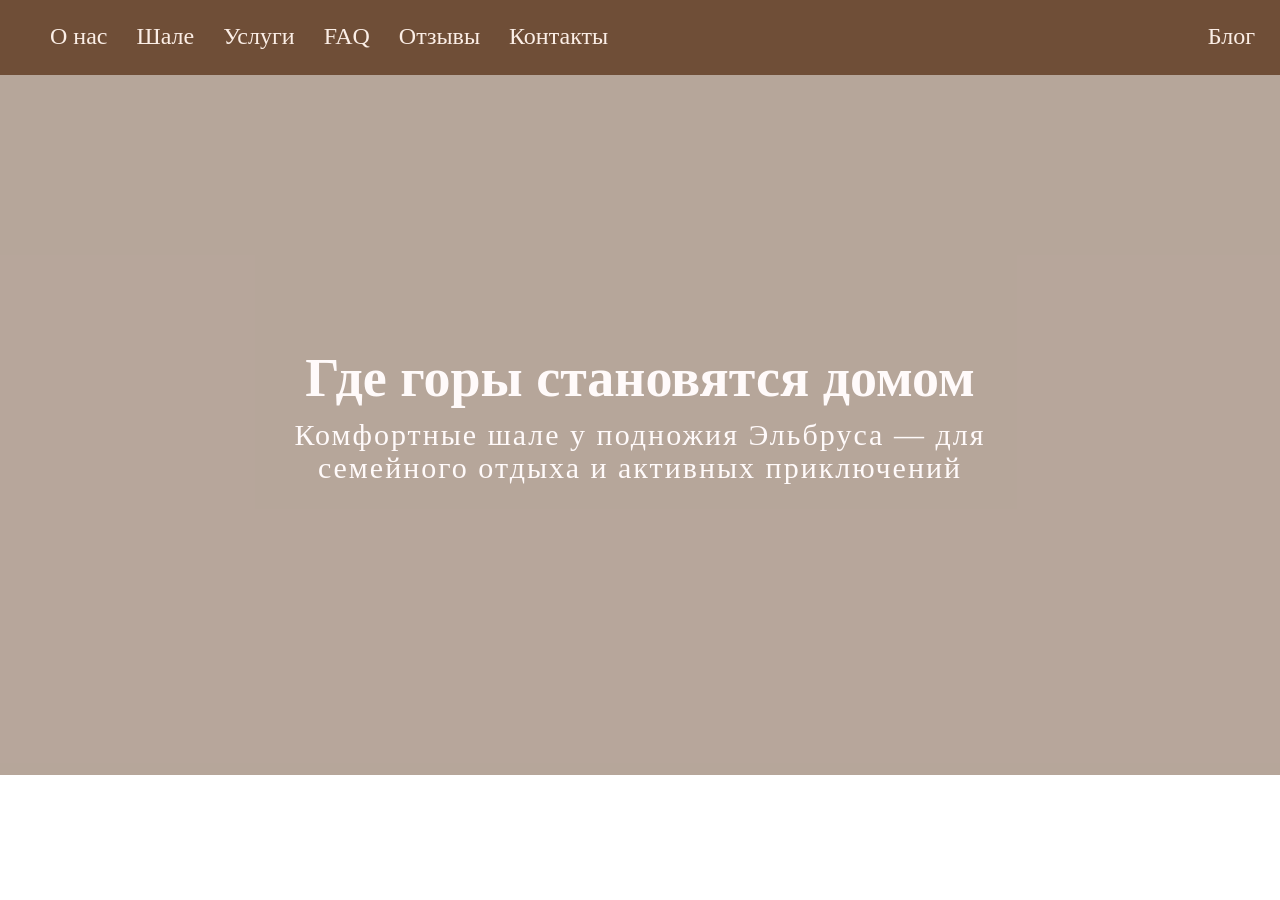
==== index.html @ 70686330 "Rename elbrus_oasis.html to index.html" ====
<!DOCTYPE html>
<html lang="en">
<head>
    <meta charset="UTF-8">
    <meta name="viewport" content="width=device-width, initial-scale=1.0">
    <title>Elbrus_Oasis</title>
    <link rel="stylesheet" href="elbrus_oasis.css">
</head>
<body>
    <nav class="menu">
        <ul><img src="images/logo.png" class="logo_menu" alt=""></ul> 
        <ul><a href="" class="ul_menu">О нас</a></ul>
        <ul><a href="" class="ul_menu">Шале</a></ul>
        <ul><a href="" class="ul_menu">Услуги</a></ul>
        <ul><a href="" class="ul_menu">FAQ</a></ul>
        <ul><a href="" class="ul_menu">Отзывы</a></ul>
        <ul><a href="" class="ul_menu">Контакты</a></ul>
        <ul><a href="" class="ul_menu_blog">Блог</a></ul>
    </nav>  
    
    <section class="home"> <!-- section 1 -->
    <div class="home_filling">
        <h1 class="home_heading"> Где горы становятся домом</h1>
        <p class="home_subheading"> Комфортные шале у подножия Эльбруса — для</p>
        <p class="home_subheading2">семейного отдыха и активных приключений</p>
        <img src="images/angle-arrow.png" class="arrow_home" alt="">
    </div>

</section>
</body>

</html>
---- elbrus_oasis.css ----
@font-face {
    font-family: Alumni Sans SC;
    src: url(fonts/Alumni_Sans_SC/static/AlumniSansSC-ExtraLight.ttf);
}
@font-face {
    font-family: Rubik Dirt;
    src: url(fonts/Rubik_Dirt/RubikDirt-Regular.ttf);
}

body {
    margin: 0px;
}

/* Нав бар */
.menu {
    background-color: #6F4E37;
    color: #FBEEE6;
}
nav {
    font-family: 'Alumni Sans SC';
}
a.ul_menu {
    text-decoration: none;
    color: #FBEEE6;
    display: inline-block;
    font-size: 24px;
    height: 72px;
}
a.ul_menu_blog {
    text-decoration: none;
    color: #FBEEE6;
    display: inline-block;
    font-size: 24px;
    height: 72px;
    float: right;
    padding-right: 25px;
}
ul {
    display: inline;
    text-align: center;
    line-height: 72px;
    margin: 0px;
    padding-left: 25px;
}

.logo_menu {
    float: left;
}

/* Первый раздел */
.home {
    background-image: url(images/Chalet_background.png);
    background-size: cover;
    width: 100%;
    background-repeat: no-repeat;

    background-color: rgba(111, 78, 55, 0.5);
    background-size: cover;
    width: 100%;
    min-height: 700px;
    color: #FFFAFA;
    box-sizing: border-box; 

    display: flex;          
    flex-direction: column;                             
    align-items: center; 
    text-align: center;

    position: relative;
    padding-top: 260px;
}

div.home_filling {

}

h1.home_heading {
    font-size: 54px;
    font-family: 'Rubik Dirt';              
    padding-top: 12px;   
    margin: 0px;                 
}

p.home_subheading {
    font-size: 30px;
    font-family: 'Alumni Sans SC';
    margin: 9px;
    letter-spacing: 2px;
}
p.home_subheading2 {
    font-size: 30px;
    margin: -10px;
    font-family: 'Alumni Sans SC';
    letter-spacing: 2px;
}

.arrow_home {
    height: 25px;
    transform: rotate(90deg);
    
    position: absolute;
    bottom: 30px;
    left: calc(50% - 12px);
}
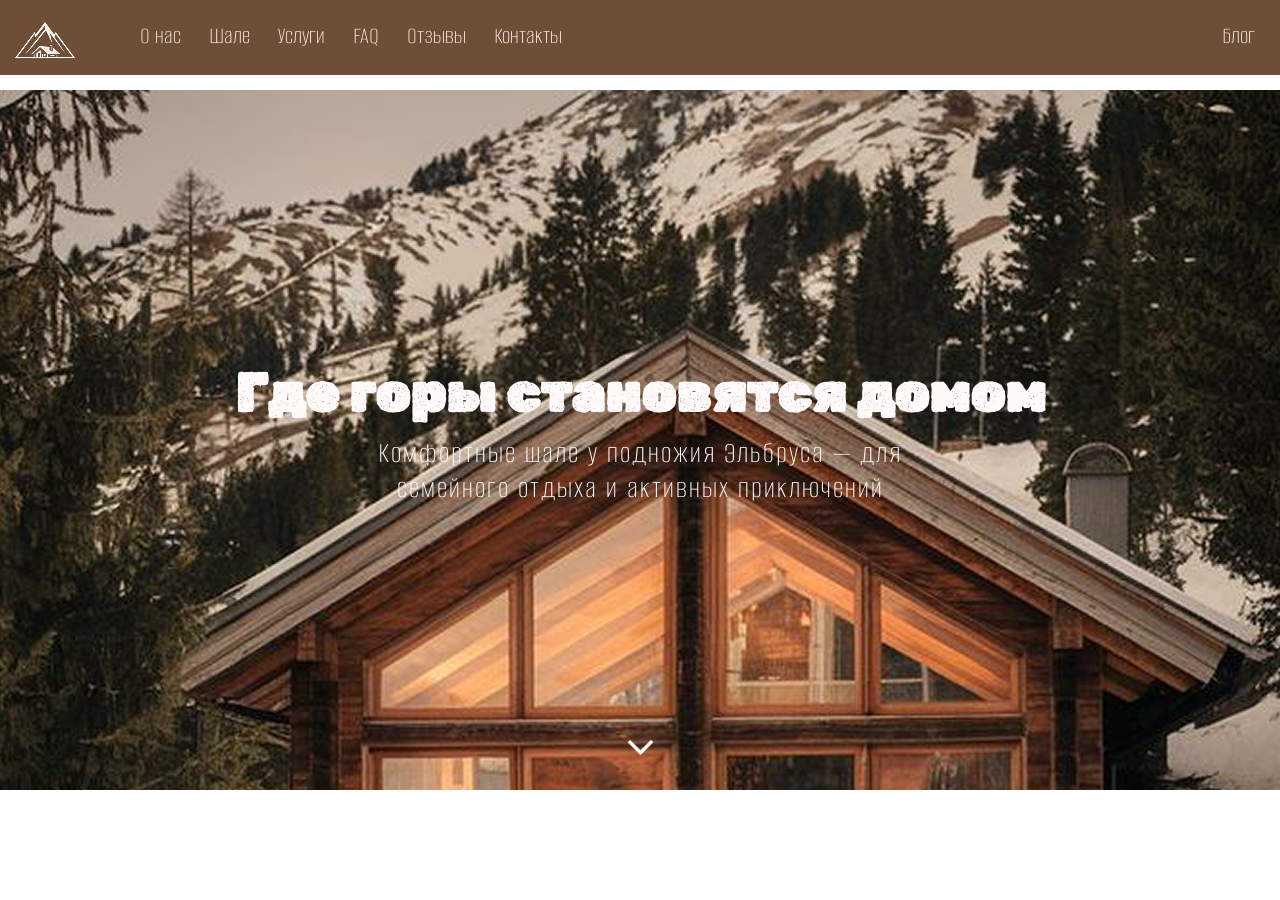
==== commit 26a8a16e: "Update index.html" ====
--- a/index.html
+++ b/index.html
@@ -18,7 +18,7 @@
         <ul><a href="" class="ul_menu_blog">Блог</a></ul>
     </nav>  
     
-    <section class="home"> <!-- section 1 -->
+    <section class="home"> <!-- section 1-->
     <div class="home_filling">
         <h1 class="home_heading"> Где горы становятся домом</h1>
         <p class="home_subheading"> Комфортные шале у подножия Эльбруса — для</p>
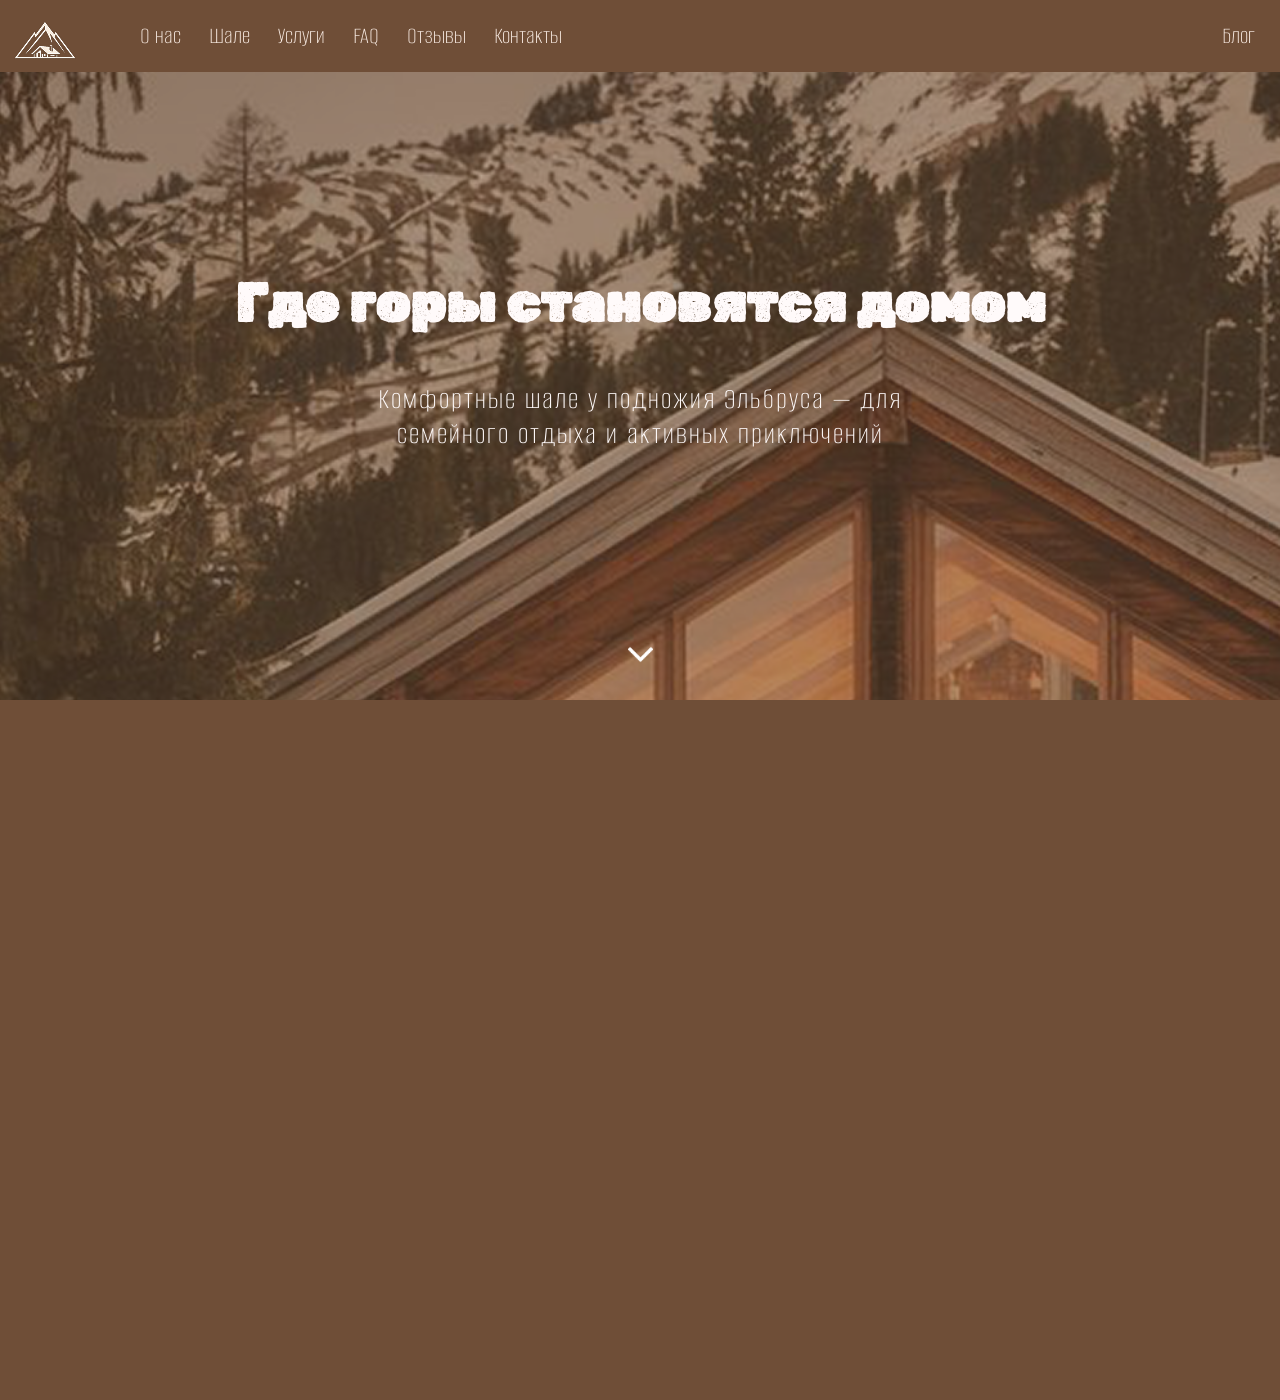
==== commit ca166baf: "Rename elbrus_oasis.html to index.html" ====
--- a/index.html
+++ b/index.html
@@ -16,9 +16,9 @@
         <ul><a href="" class="ul_menu">Отзывы</a></ul>
         <ul><a href="" class="ul_menu">Контакты</a></ul>
         <ul><a href="" class="ul_menu_blog">Блог</a></ul>
-    </nav>  
-    
-    <section class="home"> <!-- section 1-->
+    </nav>   
+</body>
+<section class="home">
     <div class="home_filling">
         <h1 class="home_heading"> Где горы становятся домом</h1>
         <p class="home_subheading"> Комфортные шале у подножия Эльбруса — для</p>
@@ -26,7 +26,8 @@
         <img src="images/angle-arrow.png" class="arrow_home" alt="">
     </div>
 
+    <section class="us">
+
+    </section>
 </section>
-</body>
-
 </html>
--- a/elbrus_oasis.css
+++ b/elbrus_oasis.css
@@ -9,12 +9,16 @@
 
 body {
     margin: 0px;
+    background-color: #6F4E37;
 }
-
-/* Нав бар */
 .menu {
     background-color: #6F4E37;
     color: #FBEEE6;
+    width: 100%;
+    height: 72px;
+    position: fixed;
+    z-index: 2;
+
 }
 nav {
     font-family: 'Alumni Sans SC';
@@ -47,38 +51,43 @@
     float: left;
 }
 
-/* Первый раздел */
 .home {
     background-image: url(images/Chalet_background.png);
     background-size: cover;
     width: 100%;
     background-repeat: no-repeat;
+    height: calc(700px-15px);
+    background-attachment: fixed
+}
 
+.home_filling {
     background-color: rgba(111, 78, 55, 0.5);
     background-size: cover;
     width: 100%;
-    min-height: 700px;
+    height: 700px;
     color: #FFFAFA;
     box-sizing: border-box; 
 
-    display: flex;          
+            
     flex-direction: column;                             
     align-items: center; 
     text-align: center;
 
-    position: relative;
-    padding-top: 260px;
-}
-
-div.home_filling {
-
+    padding-top: 12px;   
+    margin: 0px;
+    
 }
 
 h1.home_heading {
+    display: flex;  
+    position: relative;
+    margin-top: 260px;
     font-size: 54px;
-    font-family: 'Rubik Dirt';              
-    padding-top: 12px;   
-    margin: 0px;                 
+    font-family: 'Rubik Dirt';        
+    flex-direction: column;                             
+    align-items: center; 
+    text-align: center;      
+                    
 }
 
 p.home_subheading {
@@ -98,7 +107,13 @@
     height: 25px;
     transform: rotate(90deg);
     
-    position: absolute;
-    bottom: 30px;
-    left: calc(50% - 12px);
+    position: relative;
+    
+    margin-top: 200px;
 }
+
+.us {
+    background-color: #6F4E37;
+    height: 700px;
+    width: 100%;
+}
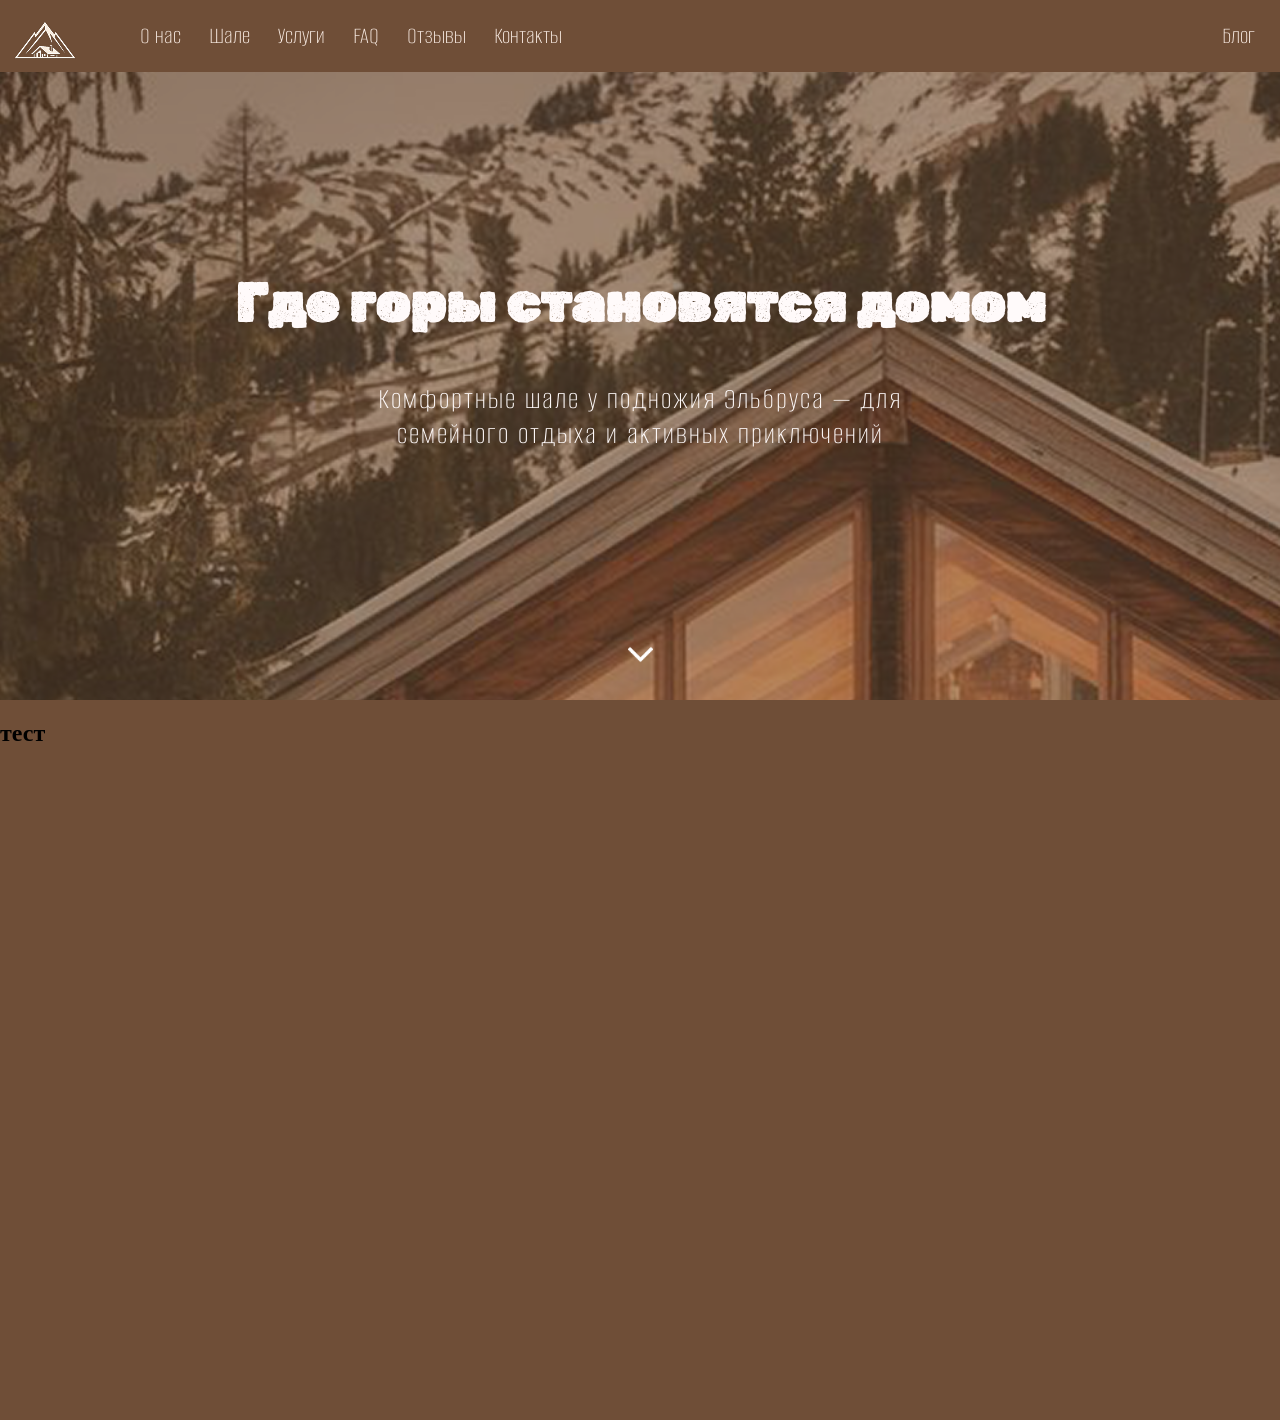
==== commit 0d1f9902: "edit" ====
--- a/index.html
+++ b/index.html
@@ -16,18 +16,20 @@
         <ul><a href="" class="ul_menu">Отзывы</a></ul>
         <ul><a href="" class="ul_menu">Контакты</a></ul>
         <ul><a href="" class="ul_menu_blog">Блог</a></ul>
-    </nav>   
-</body>
-<section class="home">
-    <div class="home_filling">
-        <h1 class="home_heading"> Где горы становятся домом</h1>
-        <p class="home_subheading"> Комфортные шале у подножия Эльбруса — для</p>
-        <p class="home_subheading2">семейного отдыха и активных приключений</p>
-        <img src="images/angle-arrow.png" class="arrow_home" alt="">
-    </div>
+    </nav>  
+    
+    <section class="home"> <!-- section 1-->
+        <div class="home_filling">
+            <h1 class="home_heading"> Где горы становятся домом</h1>
+            <p class="home_subheading"> Комфортные шале у подножия Эльбруса — для</p>
+            <p class="home_subheading2">семейного отдыха и активных приключений</p>
+            <img src="images/angle-arrow.png" class="arrow_home" alt="">
+        </div>
+    </section>
 
-    <section class="us">
+    <section class="us"> <!-- section 2-->
+        <h1> тест </h1>
 
     </section>
-</section>
+</body>
 </html>
--- a/elbrus_oasis.css
+++ b/elbrus_oasis.css
@@ -83,11 +83,12 @@
     position: relative;
     margin-top: 260px;
     font-size: 54px;
+
     font-family: 'Rubik Dirt';        
     flex-direction: column;                             
     align-items: center; 
-    text-align: center;      
-                    
+    text-align: center; 
+
 }
 
 p.home_subheading {
@@ -116,4 +117,17 @@
     background-color: #6F4E37;
     height: 700px;
     width: 100%;
+}
+
+
+/* section 2 */
+.us{
+    background-color: #6F4E37;
+    height: 700px;
+    width: 100%;
+
+}
+.h1-us{
+    color: #FBEEE6;
+    
 }
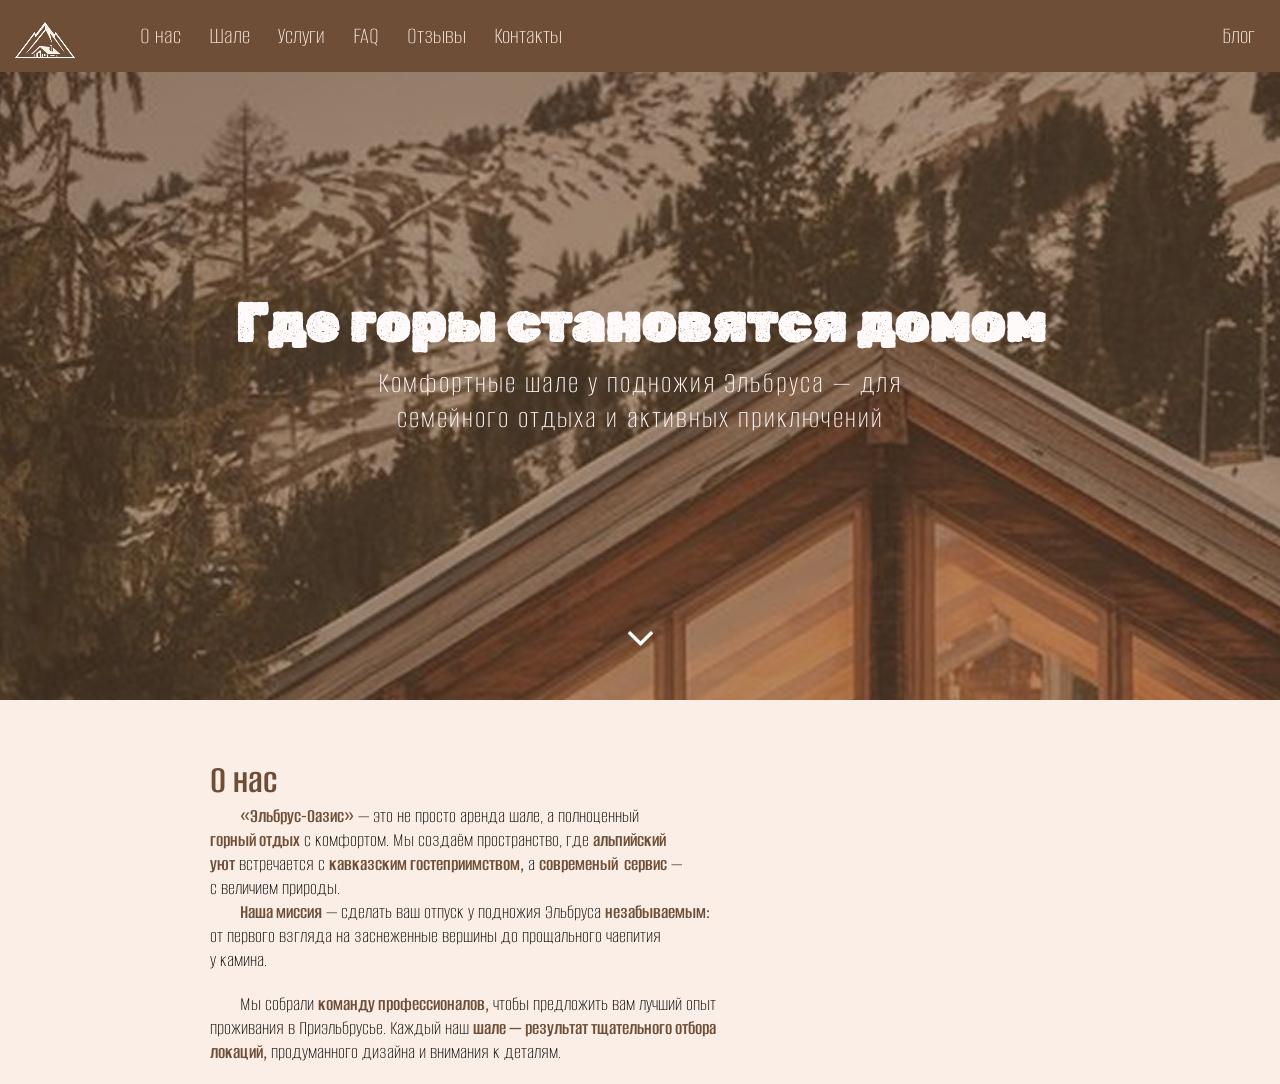
==== commit 0a0fa002: "edit" ====
--- a/index.html
+++ b/index.html
@@ -28,7 +28,26 @@
     </section>
 
     <section class="us"> <!-- section 2-->
-        <h1> тест </h1>
+        <div class="text-article">
+            <h1 class="h1-us"> О нас </h1>
+            <p class="us-1"> 
+                <span style="color: #6F4E37; font-family: Alumni Sans SC Bold;">«Эльбрус‑Оазис»</span> — это не просто аренда шале, а полноценный 
+                <span style="color: #6F4E37; font-family: Alumni Sans SC Bold;">горный отдых</span> с комфортом. Мы создаём пространство, где <span style="color: #6F4E37; font-family: Alumni Sans SC Bold;">альпийский 
+                уют</span> встречается с <span style="color: #6F4E37; font-family: Alumni Sans SC Bold;">кавказским гостеприимством,</span> а <span style="color: #6F4E37; font-family: Alumni Sans SC Bold;">современый 
+                сервис</span> — с величием природы.
+            </p>
+            <p class="us-1">
+                <span style="color: #6F4E37; font-family: Alumni Sans SC Bold;">Наша миссия</span> — сделать ваш отпуск у подножия Эльбруса <span style="color: #6F4E37; font-family: Alumni Sans SC Bold;">незабываемым:</span> 
+                от первого взгляда на заснеженные вершины до прощального чаепития 
+                у камина.
+            </p>
+            <p class="us-2">
+                Мы собрали <span style="color: #6F4E37; font-family: Alumni Sans SC Bold;">команду профессионалов,</span> чтобы предложить вам лучший опыт проживания в Приэльбрусье. Каждый наш <span style="color: #6F4E37; font-family: Alumni Sans SC Bold;">шале — результат тщательного отбора локаций,</span> продуманного дизайна и внимания к деталям.
+            </p>
+        </div>
+        <div class="us-galary">
+
+        </div>
 
     </section>
 </body>
--- a/elbrus_oasis.css
+++ b/elbrus_oasis.css
@@ -1,6 +1,10 @@
 @font-face {
     font-family: Alumni Sans SC;
     src: url(fonts/Alumni_Sans_SC/static/AlumniSansSC-ExtraLight.ttf);
+}
+@font-face {
+    font-family: Alumni Sans SC Bold;
+    src: url(fonts/Alumni_Sans_SC/static/AlumniSansSC-SemiBold.ttf);
 }
 @font-face {
     font-family: Rubik Dirt;
@@ -56,7 +60,7 @@
     background-size: cover;
     width: 100%;
     background-repeat: no-repeat;
-    height: calc(700px-15px);
+    height: 700px;
     background-attachment: fixed
 }
 
@@ -81,7 +85,8 @@
 h1.home_heading {
     display: flex;  
     position: relative;
-    margin-top: 260px;
+    margin-top: 280px;
+    margin-bottom: 0px;
     font-size: 54px;
 
     font-family: 'Rubik Dirt';        
@@ -113,21 +118,41 @@
     margin-top: 200px;
 }
 
-.us {
-    background-color: #6F4E37;
-    height: 700px;
-    width: 100%;
-}
-
 
 /* section 2 */
 .us{
-    background-color: #6F4E37;
-    height: 700px;
+    background-color: #FBEEE6;
+    text-indent: 30px;
     width: 100%;
 
 }
 .h1-us{
-    color: #FBEEE6;
+    color: #6F4E37;
+    font-size: 40px;
+    font-family: 'Alumni Sans SC Bold';
+    margin-top: 56px;
+    margin-bottom: 0px;
+    text-indent: 0px;
+}
+
+.text-article{
+    display: inline-block;
+    color: black;
+    font-size: 20px;
+    font-family: 'Alumni Sans SC';
+    width: 510px;
+    margin-left: 180px;
+}
+
+.us-1{
+    margin: 0px;
+}
+.us-2{
     
-}+}
+
+.us-galary{
+    display: inline-block;
+    width: 200px;
+}
+
